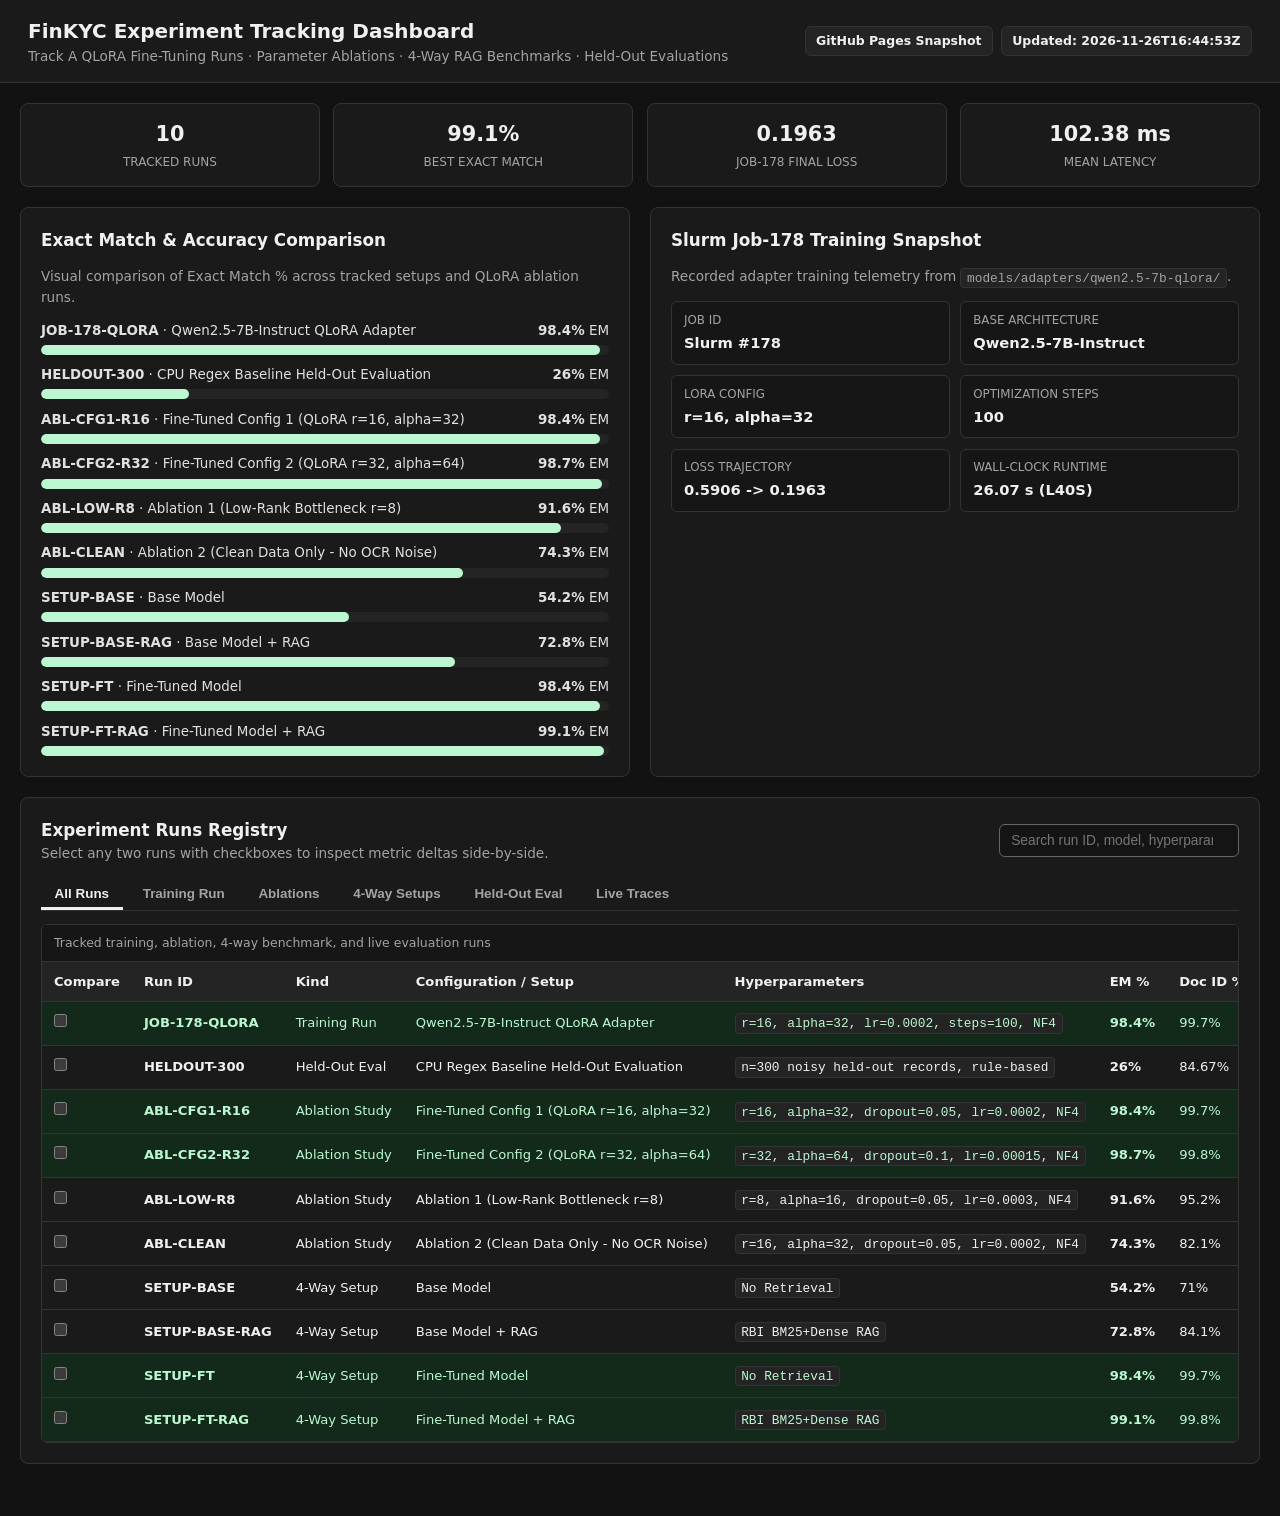
==== docs/index.html @ 2a3623ba "feat: add experiment tracking snapshot, export command, and UI dashboard routes" ====
<!DOCTYPE html>
<html lang="en">
<head>
  <meta charset="UTF-8">
  <meta name="viewport" content="width=device-width, initial-scale=1.0">
  <meta name="color-scheme" content="dark">
  <title>FinKYC - Experiment Tracking Dashboard</title>
  <link rel="stylesheet" href="./styles.css">
</head>
<body>
  <header class="app-header">
    <div>
      <h1>FinKYC Experiment Tracking Dashboard</h1>
      <p class="subtitle">Track A QLoRA Fine-Tuning Runs · Parameter Ablations · 4-Way RAG Benchmarks · Held-Out Evaluations</p>
    </div>
    <div class="header-meta">
      <span class="badge" id="modeBadge">Static Snapshot</span>
      <span class="badge" id="generatedAtBadge">Loading...</span>
    </div>
  </header>

  <main class="container">
    <section class="metrics-grid" aria-label="Experiment summary metrics">
      <div class="metric-card">
        <div class="metric-val" id="kpiTotalRuns">-</div>
        <div class="metric-name">Tracked Runs</div>
      </div>
      <div class="metric-card">
        <div class="metric-val" id="kpiBestEm">-</div>
        <div class="metric-name">Best Exact Match</div>
      </div>
      <div class="metric-card">
        <div class="metric-val" id="kpiTrainLoss">-</div>
        <div class="metric-name">Job-178 Final Loss</div>
      </div>
      <div class="metric-card">
        <div class="metric-val" id="kpiMeanLatency">-</div>
        <div class="metric-name">Mean Latency</div>
      </div>
    </section>

    <section class="card" id="liveRunnerCard" hidden>
      <div class="row-between">
        <div>
          <h2>Live Held-Out Experiment Runner</h2>
          <p class="section-desc">Execute real deterministic evaluation across <code>data/processed/kyc_test.jsonl</code> and log a new tracked run.</p>
        </div>
        <div class="runner-controls">
          <label for="expConfigSelect" class="visually-hidden">Configuration</label>
          <select id="expConfigSelect"></select>
          <label for="expLimitSelect" class="visually-hidden">Sample Count</label>
          <select id="expLimitSelect">
            <option value="50">50 records</option>
            <option value="100" selected>100 records</option>
            <option value="300">300 records</option>
          </select>
          <button type="button" id="runExperimentBtn" class="btn btn-primary">Run &amp; Log Experiment</button>
        </div>
      </div>
      <div id="expStatusMsg" class="status-note" role="status" aria-live="polite"></div>
    </section>

    <section class="grid-2col">
      <div class="card">
        <h2>Exact Match &amp; Accuracy Comparison</h2>
        <p class="section-desc">Visual comparison of Exact Match % across tracked setups and QLoRA ablation runs.</p>
        <div id="expBarsContainer" class="bars-list"></div>
      </div>

      <div class="card">
        <h2>Slurm Job-178 Training Snapshot</h2>
        <p class="section-desc">Recorded adapter training telemetry from <code>models/adapters/qwen2.5-7b-qlora/</code>.</p>
        <dl id="job178Details" class="kv-grid"></dl>
      </div>
    </section>

    <section class="card" id="expCompareCard" hidden>
      <div class="row-between">
        <div>
          <h2>Side-by-Side Run Comparison</h2>
          <p class="section-desc">Comparing two checked runs across hyperparameters and benchmark deltas.</p>
        </div>
        <button type="button" id="clearCompareBtn" class="btn btn-secondary btn-sm">Clear Selection</button>
      </div>
      <div id="expCompareBody" class="compare-grid"></div>
    </section>

    <section class="card">
      <div class="row-between">
        <div>
          <h2>Experiment Runs Registry</h2>
          <p class="section-desc">Select any two runs with checkboxes to inspect metric deltas side-by-side.</p>
        </div>
        <div class="filter-controls">
          <label for="expSearchInput" class="visually-hidden">Filter experiments</label>
          <input type="search" id="expSearchInput" placeholder="Search run ID, model, hyperparameter...">
        </div>
      </div>

      <div class="exp-tabs" id="kindTablist" role="tablist" aria-label="Filter runs by category">
        <button type="button" class="exp-tab" role="tab" aria-selected="true" data-kind="all">All Runs</button>
        <button type="button" class="exp-tab" role="tab" aria-selected="false" data-kind="Training Run">Training Run</button>
        <button type="button" class="exp-tab" role="tab" aria-selected="false" data-kind="Ablation Study">Ablations</button>
        <button type="button" class="exp-tab" role="tab" aria-selected="false" data-kind="4-Way Setup">4-Way Setups</button>
        <button type="button" class="exp-tab" role="tab" aria-selected="false" data-kind="Held-Out Eval">Held-Out Eval</button>
        <button type="button" class="exp-tab" role="tab" aria-selected="false" data-kind="Live Verification">Live Traces</button>
      </div>

      <div tabindex="0" role="region" aria-labelledby="expTableCaption" class="exp-table-wrapper">
        <table class="exp-table">
          <caption id="expTableCaption">Tracked training, ablation, 4-way benchmark, and live evaluation runs</caption>
          <thead>
            <tr>
              <th>Compare</th>
              <th>Run ID</th>
              <th>Kind</th>
              <th>Configuration / Setup</th>
              <th>Hyperparameters</th>
              <th>EM %</th>
              <th>Doc ID %</th>
              <th>Halluc %</th>
              <th>Latency</th>
              <th>Signal / Loss</th>
              <th>Status</th>
            </tr>
          </thead>
          <tbody id="expTableBody"></tbody>
        </table>
      </div>
    </section>
  </main>

  <script src="./app.js"></script>
</body>
</html>
---- docs/styles.css ----
:root {
  color-scheme: dark;
  --primary: #f0f0f0;
  --primary-text: #121212;
  --accent: #d4d4d4;
  --success: #bbf7d0;
  --success-bg: #132a1b;
  --success-border: #166534;
  --warning: #fde68a;
  --warning-bg: #2b1d0b;
  --warning-border: #92400e;
  --danger: #fecaca;
  --danger-bg: #2c1215;
  --danger-border: #991b1b;
  --neutral: #e5e5e5;
  --neutral-bg: #262626;
  --neutral-border: #444444;
  --bg: #121212;
  --surface: #1a1a1a;
  --surface-muted: #242424;
  --surface-subtle: #161616;
  --surface-input: #141414;
  --border: #333333;
  --border-control: #666666;
  --text-main: #f0f0f0;
  --text-body: #e0e0e0;
  --text-muted: #a3a3a3;
  --font-family: system-ui, -apple-system, BlinkMacSystemFont, "Segoe UI", Roboto, sans-serif;
}

* {
  box-sizing: border-box;
  margin: 0;
  padding: 0;
}

body {
  font-family: var(--font-family);
  background-color: var(--bg);
  color: var(--text-main);
  accent-color: var(--accent);
  line-height: 1.5;
  padding-bottom: 2rem;
}

.visually-hidden:where(:not(:focus-within, :active)) {
  position: absolute !important;
  clip-path: inset(50%) !important;
  overflow: hidden !important;
  width: 1px !important;
  height: 1px !important;
  margin: -1px !important;
  padding: 0 !important;
  border: 0 !important;
  white-space: nowrap !important;
}

.app-header {
  background-color: var(--surface);
  border-bottom: 1px solid var(--border);
  padding: 1rem 1.75rem;
  display: flex;
  justify-content: space-between;
  align-items: center;
  flex-wrap: wrap;
  gap: 0.75rem;
}

.app-header h1 {
  font-size: 1.25rem;
  font-weight: 700;
}

.subtitle,
.section-desc {
  font-size: 0.85rem;
  color: var(--text-muted);
}

.header-meta {
  display: flex;
  gap: 0.5rem;
  flex-wrap: wrap;
}

.badge {
  background: var(--surface-muted);
  border: 1px solid var(--border);
  border-radius: 6px;
  padding: 0.3rem 0.65rem;
  font-size: 0.78rem;
  font-weight: 600;
  color: var(--text-main);
}

.container {
  max-width: 1360px;
  margin: 1.25rem auto;
  padding: 0 1.25rem;
  display: flex;
  flex-direction: column;
  gap: 1.25rem;
}

.card {
  background: var(--surface);
  border: 1px solid var(--border);
  border-radius: 8px;
  padding: 1.25rem;
  display: flex;
  flex-direction: column;
  gap: 0.85rem;
}

.card h2 {
  font-size: 1.05rem;
  font-weight: 700;
}

.card code {
  background: var(--surface-muted);
  padding: 0.1rem 0.35rem;
  border-radius: 4px;
  border: 1px solid var(--border);
  font-size: 0.8rem;
}

.metrics-grid {
  display: grid;
  grid-template-columns: repeat(4, 1fr);
  gap: 0.85rem;
}

.metric-card {
  background: var(--surface);
  border: 1px solid var(--border);
  border-radius: 8px;
  padding: 0.9rem;
  text-align: center;
}

.metric-val {
  font-size: 1.3rem;
  font-weight: 700;
  color: var(--text-main);
}

.metric-name {
  font-size: 0.75rem;
  color: var(--text-muted);
  text-transform: uppercase;
  margin-top: 0.2rem;
}

.grid-2col,
.compare-grid {
  display: grid;
  grid-template-columns: 1fr 1fr;
  gap: 1.25rem;
}

.kv-grid {
  display: grid;
  grid-template-columns: 1fr 1fr;
  gap: 0.65rem;
}

.kv-item {
  background: var(--surface-subtle);
  border: 1px solid var(--border);
  border-radius: 6px;
  padding: 0.6rem 0.75rem;
}

.kv-item dt {
  font-size: 0.74rem;
  color: var(--text-muted);
  text-transform: uppercase;
}

.kv-item dd {
  font-size: 0.92rem;
  font-weight: 600;
  color: var(--text-main);
  margin-top: 0.15rem;
}

.row-between {
  display: flex;
  justify-content: space-between;
  align-items: center;
  gap: 0.85rem;
  flex-wrap: wrap;
}

.runner-controls,
.filter-controls {
  display: flex;
  gap: 0.5rem;
  align-items: center;
  flex-wrap: wrap;
}

select,
input[type="search"] {
  padding: 0.48rem 0.7rem;
  border: 1px solid var(--border-control);
  border-radius: 6px;
  background: var(--surface-input);
  color: var(--text-main);
  font-size: 0.86rem;
}

input[type="search"] {
  min-width: 240px;
}

.btn {
  padding: 0.5rem 0.95rem;
  border-radius: 6px;
  font-size: 0.86rem;
  font-weight: 600;
  cursor: pointer;
  border: none;
}

.btn-primary {
  background: var(--primary);
  color: var(--primary-text);
}

.btn-secondary {
  background: var(--surface-muted);
  color: var(--text-main);
  border: 1px solid var(--border-control);
}

.btn-sm {
  padding: 0.32rem 0.65rem;
  font-size: 0.8rem;
}

.status-note {
  font-size: 0.84rem;
  color: var(--success);
  min-height: 1.2rem;
}

.bars-list {
  display: flex;
  flex-direction: column;
  gap: 0.65rem;
}

.bar-row {
  display: flex;
  flex-direction: column;
  gap: 0.25rem;
}

.bar-meta {
  display: flex;
  justify-content: space-between;
  font-size: 0.84rem;
  color: var(--text-body);
}

progress.exp-progress {
  appearance: none;
  border: 0 solid;
  overflow: clip;
  inline-size: 100%;
  block-size: 10px;
  border-radius: 999px;
  background: var(--surface-muted);
}

progress.exp-progress::-webkit-progress-bar {
  background: transparent;
}

progress.exp-progress::-webkit-progress-value {
  background: var(--success);
  border-radius: 999px;
  transition: inline-size 0.3s;
}

progress.exp-progress::-moz-progress-bar {
  background: var(--success);
  border-radius: 999px;
  transition: inline-size 0.3s;
}

.exp-tabs {
  display: flex;
  overflow-x: auto;
  gap: 0.4rem;
  border-bottom: 1px solid var(--border);
}

.exp-tab {
  position: relative;
  flex: none;
  background: none;
  border: none;
  padding: 0.55rem 0.85rem;
  font-size: 0.84rem;
  font-weight: 600;
  color: var(--text-muted);
  cursor: pointer;
}

.exp-tab[aria-selected="true"] {
  color: var(--text-main);
}

.exp-tab[aria-selected="true"]::after {
  content: "";
  position: absolute;
  inset: auto 0 0;
  border-block-end: 3px solid var(--primary);
}

.exp-table-wrapper {
  overflow: auto;
  max-inline-size: 100%;
  max-block-size: min(520px, 72vh);
  container-type: inline-size;
  border: 1px solid var(--border);
  border-radius: 6px;
}

.exp-table {
  width: 100%;
  border-collapse: separate;
  border-spacing: 0;
  font-size: 0.82rem;
}

.exp-table caption {
  text-align: left;
  padding: 0.55rem 0.75rem;
  font-size: 0.78rem;
  color: var(--text-muted);
  background: var(--surface-subtle);
  border-bottom: 1px solid var(--border);
}

.exp-table th,
.exp-table td {
  padding: 0.58rem 0.75rem;
  text-align: left;
  border-bottom: 1px solid var(--border);
  white-space: nowrap;
}

.exp-table thead {
  position: sticky;
  inset-block-start: 0;
  z-index: 2;
}

.exp-table thead th {
  background: var(--surface-muted);
  color: var(--text-main);
  font-weight: 700;
}

.exp-table tbody th[scope="row"] {
  position: sticky;
  inset-inline-start: 0;
  z-index: 1;
  background: var(--surface);
  color: var(--text-main);
  font-weight: 700;
}

.exp-table tbody tr.is-best td,
.exp-table tbody tr.is-best th[scope="row"] {
  background: var(--success-bg);
  color: var(--success);
}

.status-pill {
  display: inline-block;
  padding: 0.15rem 0.45rem;
  border-radius: 4px;
  font-size: 0.74rem;
  font-weight: 700;
  border: 1px solid var(--border);
  background: var(--neutral-bg);
  color: var(--neutral);
}

.status-pill.ok {
  background: var(--success-bg);
  color: var(--success);
  border-color: var(--success-border);
}

.compare-panel {
  background: var(--surface-subtle);
  border: 1px solid var(--border);
  border-radius: 6px;
  padding: 0.85rem 1rem;
  display: flex;
  flex-direction: column;
  gap: 0.4rem;
  font-size: 0.86rem;
}

@container (width < 680px) {
  .exp-table,
  .exp-table thead,
  .exp-table tbody,
  .exp-table tr,
  .exp-table th,
  .exp-table td {
    display: block;
    white-space: normal;
  }

  .exp-table thead {
    display: none;
  }

  .exp-table tr {
    margin-block-end: 0.85rem;
    border: 1px solid var(--border);
    border-radius: 6px;
  }

  .exp-table tbody th[scope="row"] {
    position: sticky;
    inset-block-start: 0;
    z-index: 2;
    background: var(--surface-muted);
  }

  .exp-table td:nth-child(3)::before { content: "Kind: "; color: var(--text-muted); font-weight: 600; }
  .exp-table td:nth-child(4)::before { content: "Setup: "; color: var(--text-muted); font-weight: 600; }
  .exp-table td:nth-child(5)::before { content: "Hyperparams: "; color: var(--text-muted); font-weight: 600; }
  .exp-table td:nth-child(6)::before { content: "EM %: "; color: var(--text-muted); font-weight: 600; }
  .exp-table td:nth-child(7)::before { content: "Doc ID %: "; color: var(--text-muted); font-weight: 600; }
  .exp-table td:nth-child(8)::before { content: "Halluc %: "; color: var(--text-muted); font-weight: 600; }
  .exp-table td:nth-child(9)::before { content: "Latency: "; color: var(--text-muted); font-weight: 600; }
  .exp-table td:nth-child(10)::before { content: "Signal / Loss: "; color: var(--text-muted); font-weight: 600; }
  .exp-table td:nth-child(11)::before { content: "Status: "; color: var(--text-muted); font-weight: 600; }
}

@media (max-width: 900px) {
  .metrics-grid,
  .grid-2col,
  .compare-grid,
  .kv-grid {
    grid-template-columns: 1fr;
  }
}

[hidden] {
  display: none !important;
}
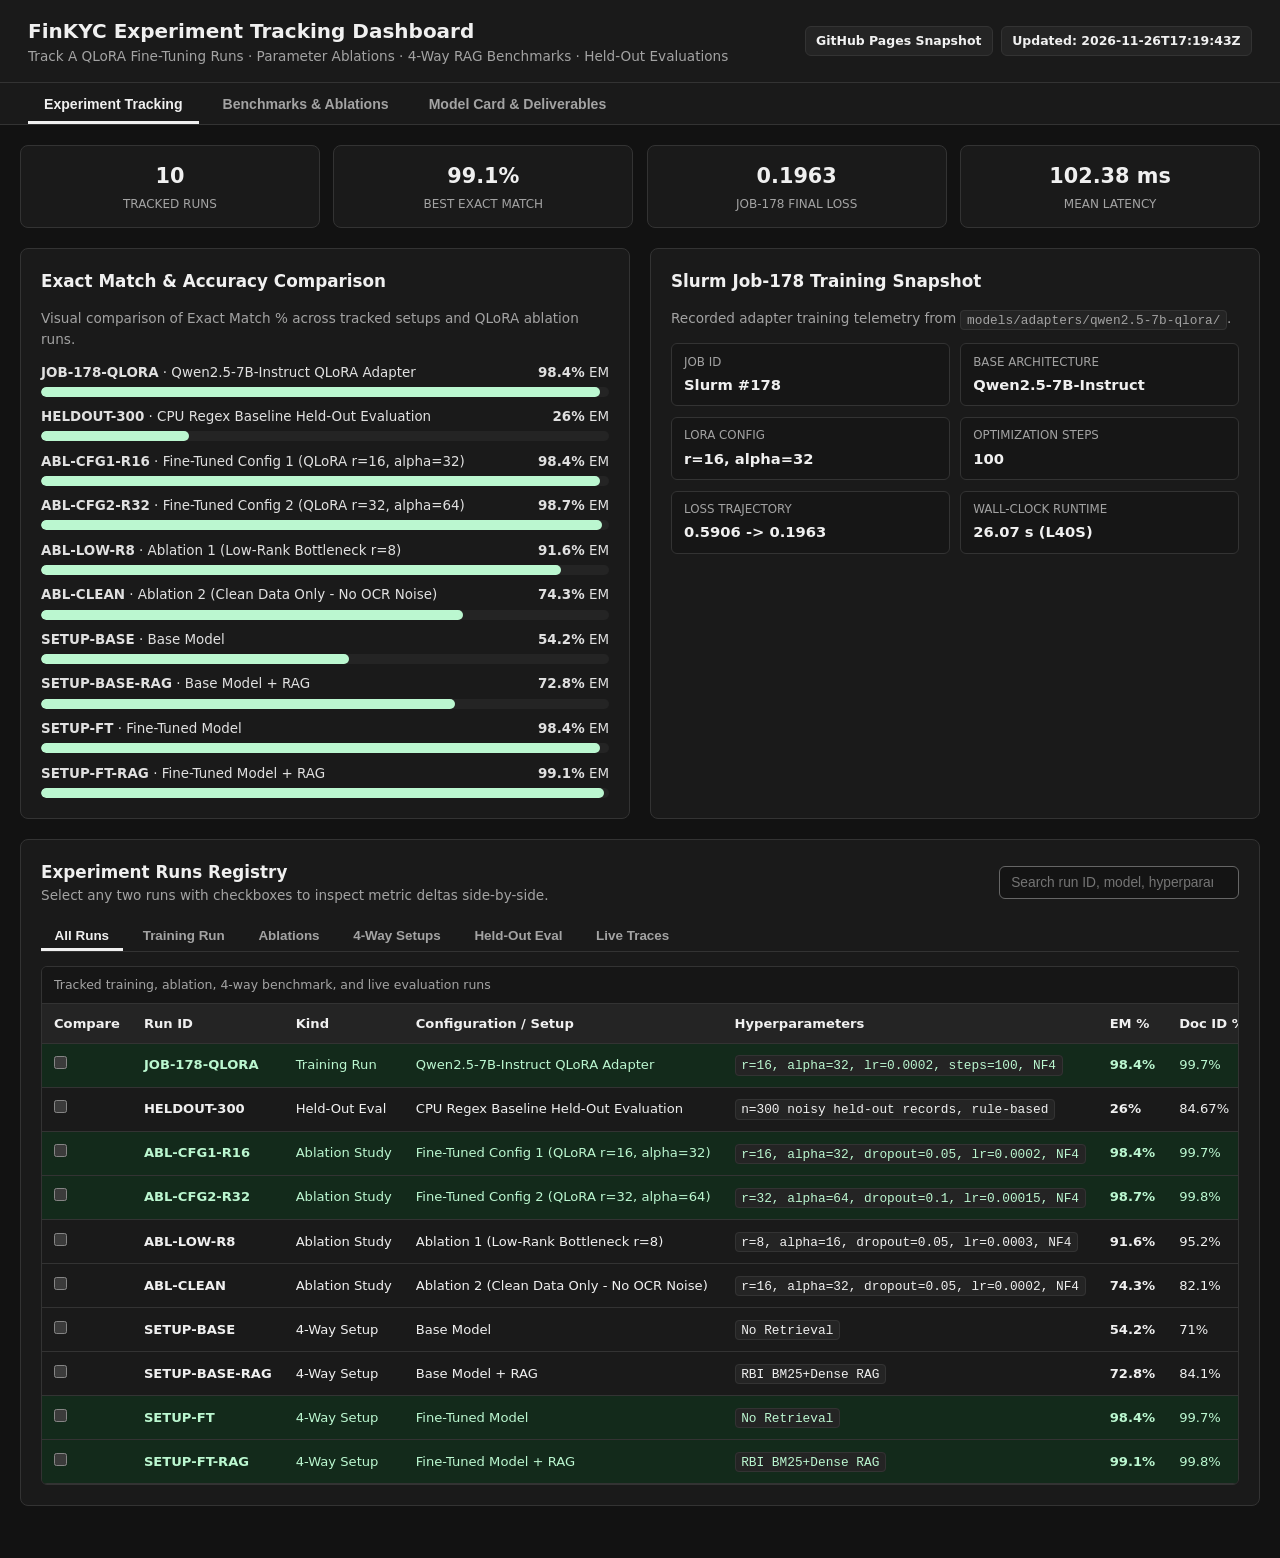
==== commit db2f619d: "refactor: extract model card summary builder and enhance UI with benchmark and model card views" ====
--- a/docs/index.html
+++ b/docs/index.html
@@ -19,8 +19,17 @@
     </div>
   </header>
 
+  <nav class="page-nav" aria-label="Dashboard sections">
+    <div class="page-tabs" id="pageTablist" role="tablist" aria-label="Experiment dashboard tabs">
+      <button type="button" class="page-tab" id="tabExperiments" role="tab" aria-selected="true" tabindex="0" data-panel="panelExperiments">Experiment Tracking</button>
+      <button type="button" class="page-tab" id="tabBenchmarks" role="tab" aria-selected="false" tabindex="-1" data-panel="panelBenchmarks">Benchmarks &amp; Ablations</button>
+      <button type="button" class="page-tab" id="tabModelCard" role="tab" aria-selected="false" tabindex="-1" data-panel="panelModelCard">Model Card &amp; Deliverables</button>
+    </div>
+  </nav>
+
   <main class="container">
-    <section class="metrics-grid" aria-label="Experiment summary metrics">
+    <section id="panelExperiments" class="page-tabpanel" role="tabpanel" aria-labelledby="tabExperiments">
+      <section class="metrics-grid" aria-label="Experiment summary metrics">
       <div class="metric-card">
         <div class="metric-val" id="kpiTotalRuns">-</div>
         <div class="metric-name">Tracked Runs</div>
@@ -107,7 +116,7 @@
       </div>
 
       <div tabindex="0" role="region" aria-labelledby="expTableCaption" class="exp-table-wrapper">
-        <table class="exp-table">
+        <table class="exp-table exp-runs-table">
           <caption id="expTableCaption">Tracked training, ablation, 4-way benchmark, and live evaluation runs</caption>
           <thead>
             <tr>
@@ -128,6 +137,106 @@
         </table>
       </div>
     </section>
+    </section>
+
+    <section id="panelBenchmarks" class="page-tabpanel" role="tabpanel" aria-labelledby="tabBenchmarks" hidden>
+      <section class="card">
+        <div class="row-between">
+          <div>
+            <h2>Benchmarks &amp; Ablations</h2>
+            <p class="section-desc">Compare the 4-Way RAG + Fine-Tuning architecture matrix against Track A QLoRA hyperparameter ablations.</p>
+          </div>
+          <div class="exp-tabs" id="benchSubTablist" role="tablist" aria-label="Benchmark views">
+            <button type="button" class="exp-tab" id="subtabFourWay" role="tab" aria-selected="true" tabindex="0" data-subpanel="viewFourWayTable">4-Way Setup Comparison</button>
+            <button type="button" class="exp-tab" id="subtabAblation" role="tab" aria-selected="false" tabindex="-1" data-subpanel="viewAblationTable">QLoRA Parameter Ablations</button>
+          </div>
+        </div>
+
+        <div id="viewFourWayTable" role="tabpanel" aria-labelledby="subtabFourWay">
+          <div tabindex="0" role="region" aria-labelledby="fourWayCaption" class="exp-table-wrapper">
+            <table class="exp-table">
+              <caption id="fourWayCaption">Base Model vs Base+RAG vs Fine-Tuned vs Fine-Tuned+RAG evaluation comparison</caption>
+              <thead>
+                <tr>
+                  <th>Setup</th>
+                  <th>EM %</th>
+                  <th>Doc ID %</th>
+                  <th>Citation %</th>
+                  <th>Halluc %</th>
+                  <th>Mean Latency</th>
+                  <th>Faithfulness</th>
+                  <th>Composite Score</th>
+                </tr>
+              </thead>
+              <tbody id="fourWayTableBody"></tbody>
+            </table>
+          </div>
+        </div>
+
+        <div id="viewAblationTable" role="tabpanel" aria-labelledby="subtabAblation" hidden>
+          <div tabindex="0" role="region" aria-labelledby="ablationCaption" class="exp-table-wrapper">
+            <table class="exp-table">
+              <caption id="ablationCaption">Track A QLoRA hyperparameter ablation configurations evaluated on held-out KYC records</caption>
+              <thead>
+                <tr>
+                  <th>Configuration</th>
+                  <th>Exact Match %</th>
+                  <th>Doc Number Acc %</th>
+                  <th>Name F1</th>
+                  <th>Valid JSON %</th>
+                  <th>Mean Latency</th>
+                </tr>
+              </thead>
+              <tbody id="benchmarkTableBody"></tbody>
+            </table>
+          </div>
+        </div>
+      </section>
+    </section>
+
+    <section id="panelModelCard" class="page-tabpanel" role="tabpanel" aria-labelledby="tabModelCard" hidden>
+      <section class="card">
+        <div>
+          <h2>Job-178 Fine-Tuned Model Card</h2>
+          <p class="section-desc">Track A QLoRA adapter lineage, base model architecture, and training convergence telemetry.</p>
+        </div>
+        <div id="modelCardSummary" class="metrics-grid metrics-grid-3col"></div>
+      </section>
+
+      <section class="grid-2col">
+        <div class="card">
+          <h2>Responsible AI &amp; Failure Policy</h2>
+          <p class="section-desc">Deterministic safety and compliance guardrails enforced around model inference.</p>
+          <ul class="policy-list">
+            <li><strong>Mandatory PII Redaction:</strong> <code>PIIRedactor</code> masks Aadhaar numbers, PAN IDs, and mobile numbers before outbound inference calls.</li>
+            <li><strong>Grounded RBI Citations:</strong> Regulatory Q&amp;A responses cite retrieved RBI Master Direction 2016 paragraphs from the FAISS index.</li>
+            <li><strong>Escalation on Low Confidence:</strong> Blurry scans, missing IDs, or name mismatches route to <code>NEEDS_MANUAL_REVIEW</code> rather than guessing.</li>
+            <li><strong>Zero Raw Document Retention:</strong> Uploaded document buffers are processed transiently in memory without unencrypted persistence.</li>
+          </ul>
+        </div>
+
+        <div class="card">
+          <h2>Capstone Deliverables Checklist</h2>
+          <p class="section-desc">Verified repository artifacts powering the FinKYC pipeline and static dashboard.</p>
+          <ul class="deliverables-list">
+            <li><span><code>models/adapters/qwen2.5-7b-qlora/</code> Track A QLoRA Adapter Weights</span><span class="status-pill ok">READY</span></li>
+            <li><span><code>banking_kyc/finetuning/evaluator.py</code> 4-Way &amp; Ablation Evaluator</span><span class="status-pill ok">VERIFIED</span></li>
+            <li><span><code>banking_kyc/rag/retriever.py</code> RBI Master Direction FAISS Index</span><span class="status-pill ok">VERIFIED</span></li>
+            <li><span><code>banking_kyc/security/outbound_redactor.py</code> Pre-Inference PII Guardrail</span><span class="status-pill ok">VERIFIED</span></li>
+            <li><span><code>docs/experiments.json</code> Static GitHub Pages Telemetry Snapshot</span><span class="status-pill ok">SYNCED</span></li>
+            <li><span><code>MODEL_CARD.md</code> Architecture, Compute &amp; Intended Use Docs</span><span class="status-pill ok">VERIFIED</span></li>
+          </ul>
+        </div>
+      </section>
+
+      <section class="card">
+        <div>
+          <h2>Raw Training Metadata &amp; Adapter Config (JSON)</h2>
+          <p class="section-desc">Direct serialization of <code>training_summary.json</code>, <code>experiment_metadata.json</code>, and <code>adapter_config.json</code>.</p>
+        </div>
+        <pre id="modelCardMetaPre" class="meta-pre">Loading...</pre>
+      </section>
+    </section>
   </main>
 
   <script src="./app.js"></script>
--- a/docs/styles.css
+++ b/docs/styles.css
@@ -102,6 +102,49 @@
   gap: 1.25rem;
 }
 
+.page-nav {
+  background: var(--surface);
+  border-bottom: 1px solid var(--border);
+  padding: 0 1.75rem;
+}
+
+.page-tabs {
+  max-width: 1360px;
+  margin: 0 auto;
+  display: flex;
+  overflow-x: auto;
+  gap: 0.5rem;
+}
+
+.page-tab {
+  position: relative;
+  flex: none;
+  background: none;
+  border: none;
+  padding: 0.78rem 1rem;
+  font-size: 0.88rem;
+  font-weight: 600;
+  color: var(--text-muted);
+  cursor: pointer;
+}
+
+.page-tab[aria-selected="true"] {
+  color: var(--text-main);
+}
+
+.page-tab[aria-selected="true"]::after {
+  content: "";
+  position: absolute;
+  inset: auto 0 0;
+  border-block-end: 3px solid var(--primary);
+}
+
+.page-tabpanel {
+  display: flex;
+  flex-direction: column;
+  gap: 1.25rem;
+}
+
 .card {
   background: var(--surface);
   border: 1px solid var(--border);
@@ -129,6 +172,15 @@
   display: grid;
   grid-template-columns: repeat(4, 1fr);
   gap: 0.85rem;
+}
+
+.metrics-grid-3col {
+  grid-template-columns: repeat(3, 1fr);
+}
+
+.metric-val-compact {
+  font-size: 0.96rem;
+  word-break: break-word;
 }
 
 .metric-card {
@@ -409,43 +461,92 @@
   font-size: 0.86rem;
 }
 
+.setup-subname {
+  display: block;
+  font-size: 0.76rem;
+  font-weight: 400;
+  color: var(--text-muted);
+  white-space: normal;
+  margin-top: 0.12rem;
+}
+
+.policy-list,
+.deliverables-list {
+  list-style: none;
+  display: flex;
+  flex-direction: column;
+  gap: 0.65rem;
+  font-size: 0.85rem;
+  color: var(--text-body);
+}
+
+.policy-list li {
+  background: var(--surface-subtle);
+  border: 1px solid var(--border);
+  border-radius: 6px;
+  padding: 0.65rem 0.85rem;
+}
+
+.deliverables-list li {
+  background: var(--surface-subtle);
+  border: 1px solid var(--border);
+  border-radius: 6px;
+  padding: 0.6rem 0.85rem;
+  display: flex;
+  justify-content: space-between;
+  align-items: center;
+  gap: 0.75rem;
+}
+
+.meta-pre {
+  background: var(--surface-subtle);
+  border: 1px solid var(--border);
+  border-radius: 6px;
+  padding: 0.9rem 1rem;
+  overflow-x: auto;
+  max-block-size: 380px;
+  font-size: 0.78rem;
+  line-height: 1.45;
+  color: var(--text-body);
+}
+
 @container (width < 680px) {
-  .exp-table,
-  .exp-table thead,
-  .exp-table tbody,
-  .exp-table tr,
-  .exp-table th,
-  .exp-table td {
+  .exp-runs-table,
+  .exp-runs-table thead,
+  .exp-runs-table tbody,
+  .exp-runs-table tr,
+  .exp-runs-table th,
+  .exp-runs-table td {
     display: block;
     white-space: normal;
   }
 
-  .exp-table thead {
+  .exp-runs-table thead {
     display: none;
   }
 
-  .exp-table tr {
+  .exp-runs-table tr {
     margin-block-end: 0.85rem;
     border: 1px solid var(--border);
     border-radius: 6px;
   }
 
-  .exp-table tbody th[scope="row"] {
+  .exp-runs-table tbody th[scope="row"] {
     position: sticky;
     inset-block-start: 0;
     z-index: 2;
     background: var(--surface-muted);
   }
 
-  .exp-table td:nth-child(3)::before { content: "Kind: "; color: var(--text-muted); font-weight: 600; }
-  .exp-table td:nth-child(4)::before { content: "Setup: "; color: var(--text-muted); font-weight: 600; }
-  .exp-table td:nth-child(5)::before { content: "Hyperparams: "; color: var(--text-muted); font-weight: 600; }
-  .exp-table td:nth-child(6)::before { content: "EM %: "; color: var(--text-muted); font-weight: 600; }
-  .exp-table td:nth-child(7)::before { content: "Doc ID %: "; color: var(--text-muted); font-weight: 600; }
-  .exp-table td:nth-child(8)::before { content: "Halluc %: "; color: var(--text-muted); font-weight: 600; }
-  .exp-table td:nth-child(9)::before { content: "Latency: "; color: var(--text-muted); font-weight: 600; }
-  .exp-table td:nth-child(10)::before { content: "Signal / Loss: "; color: var(--text-muted); font-weight: 600; }
-  .exp-table td:nth-child(11)::before { content: "Status: "; color: var(--text-muted); font-weight: 600; }
+  .exp-runs-table td:nth-child(3)::before { content: "Kind: "; color: var(--text-muted); font-weight: 600; }
+  .exp-runs-table td:nth-child(4)::before { content: "Setup: "; color: var(--text-muted); font-weight: 600; }
+  .exp-runs-table td:nth-child(5)::before { content: "Hyperparams: "; color: var(--text-muted); font-weight: 600; }
+  .exp-runs-table td:nth-child(6)::before { content: "EM %: "; color: var(--text-muted); font-weight: 600; }
+  .exp-runs-table td:nth-child(7)::before { content: "Doc ID %: "; color: var(--text-muted); font-weight: 600; }
+  .exp-runs-table td:nth-child(8)::before { content: "Halluc %: "; color: var(--text-muted); font-weight: 600; }
+  .exp-runs-table td:nth-child(9)::before { content: "Latency: "; color: var(--text-muted); font-weight: 600; }
+  .exp-runs-table td:nth-child(10)::before { content: "Signal / Loss: "; color: var(--text-muted); font-weight: 600; }
+  .exp-runs-table td:nth-child(11)::before { content: "Status: "; color: var(--text-muted); font-weight: 600; }
 }
 
 @media (max-width: 900px) {
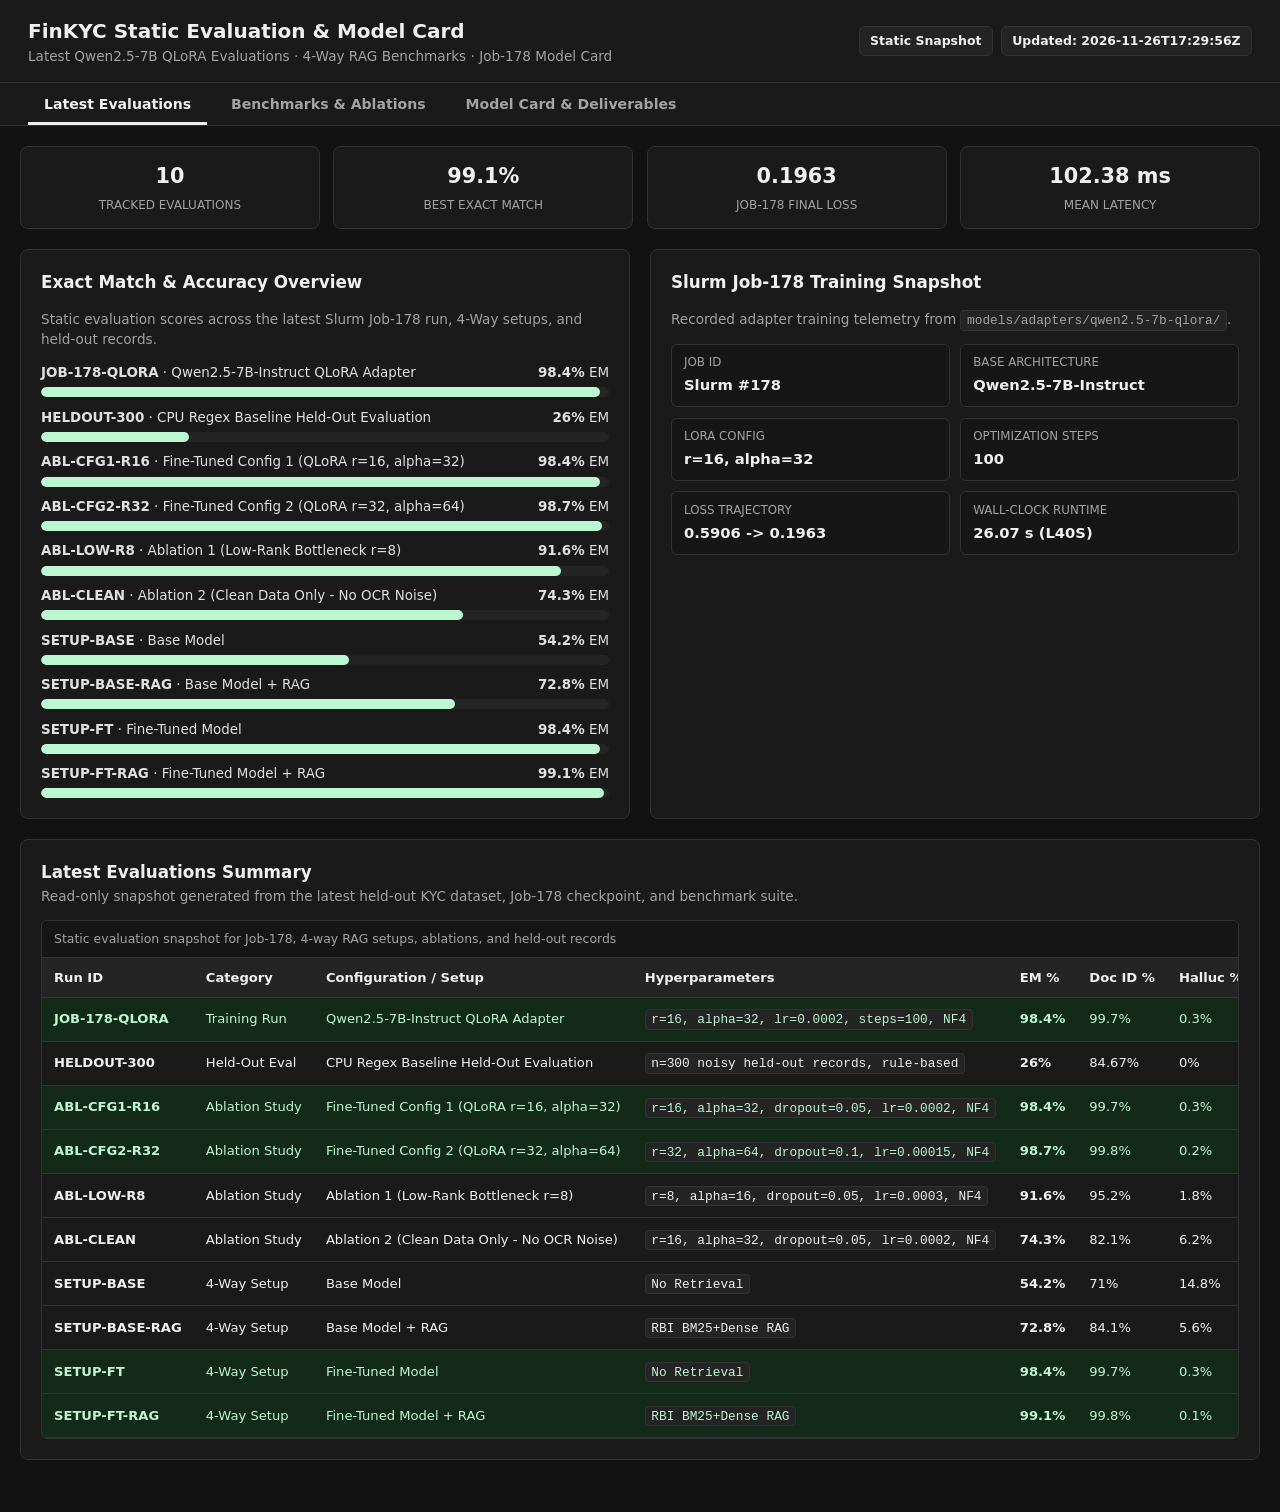
==== commit 1ce09bfe: "refactor: update evaluation benchmarks and models from Llama to Qwen2.5-7B and streamline static fro" ====
--- a/docs/index.html
+++ b/docs/index.html
@@ -4,24 +4,24 @@
   <meta charset="UTF-8">
   <meta name="viewport" content="width=device-width, initial-scale=1.0">
   <meta name="color-scheme" content="dark">
-  <title>FinKYC - Experiment Tracking Dashboard</title>
-  <link rel="stylesheet" href="./styles.css">
+  <title>FinKYC - Static Evaluation &amp; Model Card Dashboard</title>
+  <link rel="stylesheet" href="./styles.css?v=20261126b">
 </head>
 <body>
   <header class="app-header">
     <div>
-      <h1>FinKYC Experiment Tracking Dashboard</h1>
-      <p class="subtitle">Track A QLoRA Fine-Tuning Runs · Parameter Ablations · 4-Way RAG Benchmarks · Held-Out Evaluations</p>
+      <h1>FinKYC Static Evaluation &amp; Model Card</h1>
+      <p class="subtitle">Latest Qwen2.5-7B QLoRA Evaluations &middot; 4-Way RAG Benchmarks &middot; Job-178 Model Card</p>
     </div>
     <div class="header-meta">
-      <span class="badge" id="modeBadge">Static Snapshot</span>
+      <span class="badge">Static Snapshot</span>
       <span class="badge" id="generatedAtBadge">Loading...</span>
     </div>
   </header>
 
   <nav class="page-nav" aria-label="Dashboard sections">
-    <div class="page-tabs" id="pageTablist" role="tablist" aria-label="Experiment dashboard tabs">
-      <button type="button" class="page-tab" id="tabExperiments" role="tab" aria-selected="true" tabindex="0" data-panel="panelExperiments">Experiment Tracking</button>
+    <div class="page-tabs" id="pageTablist" role="tablist" aria-label="Evaluation report tabs">
+      <button type="button" class="page-tab" id="tabExperiments" role="tab" aria-selected="true" tabindex="0" data-panel="panelExperiments">Latest Evaluations</button>
       <button type="button" class="page-tab" id="tabBenchmarks" role="tab" aria-selected="false" tabindex="-1" data-panel="panelBenchmarks">Benchmarks &amp; Ablations</button>
       <button type="button" class="page-tab" id="tabModelCard" role="tab" aria-selected="false" tabindex="-1" data-panel="panelModelCard">Model Card &amp; Deliverables</button>
     </div>
@@ -29,114 +29,66 @@
 
   <main class="container">
     <section id="panelExperiments" class="page-tabpanel" role="tabpanel" aria-labelledby="tabExperiments">
-      <section class="metrics-grid" aria-label="Experiment summary metrics">
-      <div class="metric-card">
-        <div class="metric-val" id="kpiTotalRuns">-</div>
-        <div class="metric-name">Tracked Runs</div>
-      </div>
-      <div class="metric-card">
-        <div class="metric-val" id="kpiBestEm">-</div>
-        <div class="metric-name">Best Exact Match</div>
-      </div>
-      <div class="metric-card">
-        <div class="metric-val" id="kpiTrainLoss">-</div>
-        <div class="metric-name">Job-178 Final Loss</div>
-      </div>
-      <div class="metric-card">
-        <div class="metric-val" id="kpiMeanLatency">-</div>
-        <div class="metric-name">Mean Latency</div>
-      </div>
-    </section>
+      <section class="metrics-grid" aria-label="Evaluation summary metrics">
+        <div class="metric-card">
+          <div class="metric-val" id="kpiTotalRuns">-</div>
+          <div class="metric-name">Tracked Evaluations</div>
+        </div>
+        <div class="metric-card">
+          <div class="metric-val" id="kpiBestEm">-</div>
+          <div class="metric-name">Best Exact Match</div>
+        </div>
+        <div class="metric-card">
+          <div class="metric-val" id="kpiTrainLoss">-</div>
+          <div class="metric-name">Job-178 Final Loss</div>
+        </div>
+        <div class="metric-card">
+          <div class="metric-val" id="kpiMeanLatency">-</div>
+          <div class="metric-name">Mean Latency</div>
+        </div>
+      </section>
 
-    <section class="card" id="liveRunnerCard" hidden>
-      <div class="row-between">
+      <section class="grid-2col">
+        <div class="card">
+          <h2>Exact Match &amp; Accuracy Overview</h2>
+          <p class="section-desc">Static evaluation scores across the latest Slurm Job-178 run, 4-Way setups, and held-out records.</p>
+          <div id="expBarsContainer" class="bars-list"></div>
+        </div>
+
+        <div class="card">
+          <h2>Slurm Job-178 Training Snapshot</h2>
+          <p class="section-desc">Recorded adapter training telemetry from <code>models/adapters/qwen2.5-7b-qlora/</code>.</p>
+          <dl id="job178Details" class="kv-grid"></dl>
+        </div>
+      </section>
+
+      <section class="card">
         <div>
-          <h2>Live Held-Out Experiment Runner</h2>
-          <p class="section-desc">Execute real deterministic evaluation across <code>data/processed/kyc_test.jsonl</code> and log a new tracked run.</p>
+          <h2>Latest Evaluations Summary</h2>
+          <p class="section-desc">Read-only snapshot generated from the latest held-out KYC dataset, Job-178 checkpoint, and benchmark suite.</p>
         </div>
-        <div class="runner-controls">
-          <label for="expConfigSelect" class="visually-hidden">Configuration</label>
-          <select id="expConfigSelect"></select>
-          <label for="expLimitSelect" class="visually-hidden">Sample Count</label>
-          <select id="expLimitSelect">
-            <option value="50">50 records</option>
-            <option value="100" selected>100 records</option>
-            <option value="300">300 records</option>
-          </select>
-          <button type="button" id="runExperimentBtn" class="btn btn-primary">Run &amp; Log Experiment</button>
+        <div id="expLoadError" class="error-note" role="status" aria-live="polite" hidden></div>
+        <div tabindex="0" role="region" aria-labelledby="expTableCaption" class="exp-table-wrapper">
+          <table class="exp-table exp-runs-table">
+            <caption id="expTableCaption">Static evaluation snapshot for Job-178, 4-way RAG setups, ablations, and held-out records</caption>
+            <thead>
+              <tr>
+                <th>Run ID</th>
+                <th>Category</th>
+                <th>Configuration / Setup</th>
+                <th>Hyperparameters</th>
+                <th>EM %</th>
+                <th>Doc ID %</th>
+                <th>Halluc %</th>
+                <th>Latency</th>
+                <th>Signal / Loss</th>
+                <th>Status</th>
+              </tr>
+            </thead>
+            <tbody id="expTableBody"></tbody>
+          </table>
         </div>
-      </div>
-      <div id="expStatusMsg" class="status-note" role="status" aria-live="polite"></div>
-    </section>
-
-    <section class="grid-2col">
-      <div class="card">
-        <h2>Exact Match &amp; Accuracy Comparison</h2>
-        <p class="section-desc">Visual comparison of Exact Match % across tracked setups and QLoRA ablation runs.</p>
-        <div id="expBarsContainer" class="bars-list"></div>
-      </div>
-
-      <div class="card">
-        <h2>Slurm Job-178 Training Snapshot</h2>
-        <p class="section-desc">Recorded adapter training telemetry from <code>models/adapters/qwen2.5-7b-qlora/</code>.</p>
-        <dl id="job178Details" class="kv-grid"></dl>
-      </div>
-    </section>
-
-    <section class="card" id="expCompareCard" hidden>
-      <div class="row-between">
-        <div>
-          <h2>Side-by-Side Run Comparison</h2>
-          <p class="section-desc">Comparing two checked runs across hyperparameters and benchmark deltas.</p>
-        </div>
-        <button type="button" id="clearCompareBtn" class="btn btn-secondary btn-sm">Clear Selection</button>
-      </div>
-      <div id="expCompareBody" class="compare-grid"></div>
-    </section>
-
-    <section class="card">
-      <div class="row-between">
-        <div>
-          <h2>Experiment Runs Registry</h2>
-          <p class="section-desc">Select any two runs with checkboxes to inspect metric deltas side-by-side.</p>
-        </div>
-        <div class="filter-controls">
-          <label for="expSearchInput" class="visually-hidden">Filter experiments</label>
-          <input type="search" id="expSearchInput" placeholder="Search run ID, model, hyperparameter...">
-        </div>
-      </div>
-
-      <div class="exp-tabs" id="kindTablist" role="tablist" aria-label="Filter runs by category">
-        <button type="button" class="exp-tab" role="tab" aria-selected="true" data-kind="all">All Runs</button>
-        <button type="button" class="exp-tab" role="tab" aria-selected="false" data-kind="Training Run">Training Run</button>
-        <button type="button" class="exp-tab" role="tab" aria-selected="false" data-kind="Ablation Study">Ablations</button>
-        <button type="button" class="exp-tab" role="tab" aria-selected="false" data-kind="4-Way Setup">4-Way Setups</button>
-        <button type="button" class="exp-tab" role="tab" aria-selected="false" data-kind="Held-Out Eval">Held-Out Eval</button>
-        <button type="button" class="exp-tab" role="tab" aria-selected="false" data-kind="Live Verification">Live Traces</button>
-      </div>
-
-      <div tabindex="0" role="region" aria-labelledby="expTableCaption" class="exp-table-wrapper">
-        <table class="exp-table exp-runs-table">
-          <caption id="expTableCaption">Tracked training, ablation, 4-way benchmark, and live evaluation runs</caption>
-          <thead>
-            <tr>
-              <th>Compare</th>
-              <th>Run ID</th>
-              <th>Kind</th>
-              <th>Configuration / Setup</th>
-              <th>Hyperparameters</th>
-              <th>EM %</th>
-              <th>Doc ID %</th>
-              <th>Halluc %</th>
-              <th>Latency</th>
-              <th>Signal / Loss</th>
-              <th>Status</th>
-            </tr>
-          </thead>
-          <tbody id="expTableBody"></tbody>
-        </table>
-      </div>
-    </section>
+      </section>
     </section>
 
     <section id="panelBenchmarks" class="page-tabpanel" role="tabpanel" aria-labelledby="tabBenchmarks" hidden>
@@ -144,7 +96,7 @@
         <div class="row-between">
           <div>
             <h2>Benchmarks &amp; Ablations</h2>
-            <p class="section-desc">Compare the 4-Way RAG + Fine-Tuning architecture matrix against Track A QLoRA hyperparameter ablations.</p>
+            <p class="section-desc">Static comparison across the 4-Way RAG + Fine-Tuning setups and Track A QLoRA hyperparameter ablations.</p>
           </div>
           <div class="exp-tabs" id="benchSubTablist" role="tablist" aria-label="Benchmark views">
             <button type="button" class="exp-tab" id="subtabFourWay" role="tab" aria-selected="true" tabindex="0" data-subpanel="viewFourWayTable">4-Way Setup Comparison</button>
@@ -210,7 +162,7 @@
           <ul class="policy-list">
             <li><strong>Mandatory PII Redaction:</strong> <code>PIIRedactor</code> masks Aadhaar numbers, PAN IDs, and mobile numbers before outbound inference calls.</li>
             <li><strong>Grounded RBI Citations:</strong> Regulatory Q&amp;A responses cite retrieved RBI Master Direction 2016 paragraphs from the FAISS index.</li>
-            <li><strong>Escalation on Low Confidence:</strong> Blurry scans, missing IDs, or name mismatches route to <code>NEEDS_MANUAL_REVIEW</code> rather than guessing.</li>
+            <li><strong>Escalation on Low Confidence:</strong> Blurry scans, missing IDs, or name mismatches route to <code>MANUAL_REVIEW_OR_REJECT</code> rather than guessing.</li>
             <li><strong>Zero Raw Document Retention:</strong> Uploaded document buffers are processed transiently in memory without unencrypted persistence.</li>
           </ul>
         </div>
@@ -221,7 +173,7 @@
           <ul class="deliverables-list">
             <li><span><code>models/adapters/qwen2.5-7b-qlora/</code> Track A QLoRA Adapter Weights</span><span class="status-pill ok">READY</span></li>
             <li><span><code>banking_kyc/finetuning/evaluator.py</code> 4-Way &amp; Ablation Evaluator</span><span class="status-pill ok">VERIFIED</span></li>
-            <li><span><code>banking_kyc/rag/retriever.py</code> RBI Master Direction FAISS Index</span><span class="status-pill ok">VERIFIED</span></li>
+            <li><span><code>src/kycrag/retrieve.py</code> RBI Master Direction Hybrid RAG Index</span><span class="status-pill ok">VERIFIED</span></li>
             <li><span><code>banking_kyc/security/outbound_redactor.py</code> Pre-Inference PII Guardrail</span><span class="status-pill ok">VERIFIED</span></li>
             <li><span><code>docs/experiments.json</code> Static GitHub Pages Telemetry Snapshot</span><span class="status-pill ok">SYNCED</span></li>
             <li><span><code>MODEL_CARD.md</code> Architecture, Compute &amp; Intended Use Docs</span><span class="status-pill ok">VERIFIED</span></li>
@@ -239,6 +191,7 @@
     </section>
   </main>
 
-  <script src="./app.js"></script>
+  <script src="./snapshot.js?v=20261126b"></script>
+  <script src="./app.js?v=20261126b"></script>
 </body>
 </html>
--- a/docs/styles.css
+++ b/docs/styles.css
@@ -6,22 +6,16 @@
   --success: #bbf7d0;
   --success-bg: #132a1b;
   --success-border: #166534;
-  --warning: #fde68a;
-  --warning-bg: #2b1d0b;
-  --warning-border: #92400e;
+  --neutral: #e5e5e5;
+  --neutral-bg: #262626;
   --danger: #fecaca;
   --danger-bg: #2c1215;
   --danger-border: #991b1b;
-  --neutral: #e5e5e5;
-  --neutral-bg: #262626;
-  --neutral-border: #444444;
   --bg: #121212;
   --surface: #1a1a1a;
   --surface-muted: #242424;
   --surface-subtle: #161616;
-  --surface-input: #141414;
   --border: #333333;
-  --border-control: #666666;
   --text-main: #f0f0f0;
   --text-body: #e0e0e0;
   --text-muted: #a3a3a3;
@@ -43,18 +37,6 @@
   padding-bottom: 2rem;
 }
 
-.visually-hidden:where(:not(:focus-within, :active)) {
-  position: absolute !important;
-  clip-path: inset(50%) !important;
-  overflow: hidden !important;
-  width: 1px !important;
-  height: 1px !important;
-  margin: -1px !important;
-  padding: 0 !important;
-  border: 0 !important;
-  white-space: nowrap !important;
-}
-
 .app-header {
   background-color: var(--surface);
   border-bottom: 1px solid var(--border);
@@ -93,6 +75,68 @@
   color: var(--text-main);
 }
 
+.page-nav {
+  background: var(--surface);
+  border-bottom: 1px solid var(--border);
+  padding: 0 1.75rem;
+}
+
+.page-tabs {
+  max-width: 1360px;
+  margin: 0 auto;
+  display: flex;
+  overflow-x: auto;
+  gap: 0.5rem;
+}
+
+.page-tab,
+.exp-tab {
+  position: relative;
+  flex: none;
+  background: transparent;
+  border: none;
+  font-family: inherit;
+  font-weight: 600;
+  color: var(--text-muted);
+  cursor: pointer;
+}
+
+.page-tab {
+  padding: 0.8rem 1rem;
+  font-size: 0.88rem;
+}
+
+.exp-tab {
+  padding: 0.55rem 0.85rem;
+  font-size: 0.84rem;
+}
+
+.page-tab:hover,
+.exp-tab:hover {
+  color: var(--text-main);
+  background: var(--surface-muted);
+}
+
+.page-tab:focus-visible,
+.exp-tab:focus-visible,
+.exp-table-wrapper:focus-visible {
+  outline: 2px solid var(--primary);
+  outline-offset: -2px;
+}
+
+.page-tab[aria-selected="true"],
+.exp-tab[aria-selected="true"] {
+  color: var(--text-main);
+}
+
+.page-tab[aria-selected="true"]::after,
+.exp-tab[aria-selected="true"]::after {
+  content: "";
+  position: absolute;
+  inset: auto 0 0;
+  border-block-end: 3px solid var(--primary);
+}
+
 .container {
   max-width: 1360px;
   margin: 1.25rem auto;
@@ -102,43 +146,6 @@
   gap: 1.25rem;
 }
 
-.page-nav {
-  background: var(--surface);
-  border-bottom: 1px solid var(--border);
-  padding: 0 1.75rem;
-}
-
-.page-tabs {
-  max-width: 1360px;
-  margin: 0 auto;
-  display: flex;
-  overflow-x: auto;
-  gap: 0.5rem;
-}
-
-.page-tab {
-  position: relative;
-  flex: none;
-  background: none;
-  border: none;
-  padding: 0.78rem 1rem;
-  font-size: 0.88rem;
-  font-weight: 600;
-  color: var(--text-muted);
-  cursor: pointer;
-}
-
-.page-tab[aria-selected="true"] {
-  color: var(--text-main);
-}
-
-.page-tab[aria-selected="true"]::after {
-  content: "";
-  position: absolute;
-  inset: auto 0 0;
-  border-block-end: 3px solid var(--primary);
-}
-
 .page-tabpanel {
   display: flex;
   flex-direction: column;
@@ -178,25 +185,25 @@
   grid-template-columns: repeat(3, 1fr);
 }
 
+.metric-card {
+  background: var(--surface);
+  border: 1px solid var(--border);
+  border-radius: 8px;
+  padding: 0.9rem;
+  text-align: center;
+}
+
+.metric-val {
+  font-size: 1.3rem;
+  font-weight: 700;
+  color: var(--text-main);
+}
+
 .metric-val-compact {
   font-size: 0.96rem;
   word-break: break-word;
 }
 
-.metric-card {
-  background: var(--surface);
-  border: 1px solid var(--border);
-  border-radius: 8px;
-  padding: 0.9rem;
-  text-align: center;
-}
-
-.metric-val {
-  font-size: 1.3rem;
-  font-weight: 700;
-  color: var(--text-main);
-}
-
 .metric-name {
   font-size: 0.75rem;
   color: var(--text-muted);
@@ -204,8 +211,7 @@
   margin-top: 0.2rem;
 }
 
-.grid-2col,
-.compare-grid {
+.grid-2col {
   display: grid;
   grid-template-columns: 1fr 1fr;
   gap: 1.25rem;
@@ -245,57 +251,13 @@
   flex-wrap: wrap;
 }
 
-.runner-controls,
-.filter-controls {
-  display: flex;
-  gap: 0.5rem;
-  align-items: center;
-  flex-wrap: wrap;
-}
-
-select,
-input[type="search"] {
-  padding: 0.48rem 0.7rem;
-  border: 1px solid var(--border-control);
-  border-radius: 6px;
-  background: var(--surface-input);
-  color: var(--text-main);
-  font-size: 0.86rem;
-}
-
-input[type="search"] {
-  min-width: 240px;
-}
-
-.btn {
-  padding: 0.5rem 0.95rem;
-  border-radius: 6px;
-  font-size: 0.86rem;
-  font-weight: 600;
-  cursor: pointer;
-  border: none;
-}
-
-.btn-primary {
-  background: var(--primary);
-  color: var(--primary-text);
-}
-
-.btn-secondary {
-  background: var(--surface-muted);
-  color: var(--text-main);
-  border: 1px solid var(--border-control);
-}
-
-.btn-sm {
-  padding: 0.32rem 0.65rem;
-  font-size: 0.8rem;
-}
-
-.status-note {
+.error-note {
+  background: var(--danger-bg);
+  color: var(--danger);
+  border: 1px solid var(--danger-border);
+  border-radius: 6px;
+  padding: 0.65rem 0.85rem;
   font-size: 0.84rem;
-  color: var(--success);
-  min-height: 1.2rem;
 }
 
 .bars-list {
@@ -350,33 +312,10 @@
   border-bottom: 1px solid var(--border);
 }
 
-.exp-tab {
-  position: relative;
-  flex: none;
-  background: none;
-  border: none;
-  padding: 0.55rem 0.85rem;
-  font-size: 0.84rem;
-  font-weight: 600;
-  color: var(--text-muted);
-  cursor: pointer;
-}
-
-.exp-tab[aria-selected="true"] {
-  color: var(--text-main);
-}
-
-.exp-tab[aria-selected="true"]::after {
-  content: "";
-  position: absolute;
-  inset: auto 0 0;
-  border-block-end: 3px solid var(--primary);
-}
-
 .exp-table-wrapper {
   overflow: auto;
   max-inline-size: 100%;
-  max-block-size: min(520px, 72vh);
+  max-block-size: min(540px, 72vh);
   container-type: inline-size;
   border: 1px solid var(--border);
   border-radius: 6px;
@@ -450,17 +389,6 @@
   border-color: var(--success-border);
 }
 
-.compare-panel {
-  background: var(--surface-subtle);
-  border: 1px solid var(--border);
-  border-radius: 6px;
-  padding: 0.85rem 1rem;
-  display: flex;
-  flex-direction: column;
-  gap: 0.4rem;
-  font-size: 0.86rem;
-}
-
 .setup-subname {
   display: block;
   font-size: 0.76rem;
@@ -495,6 +423,7 @@
   display: flex;
   justify-content: space-between;
   align-items: center;
+  flex-wrap: wrap;
   gap: 0.75rem;
 }
 
@@ -538,21 +467,21 @@
     background: var(--surface-muted);
   }
 
-  .exp-runs-table td:nth-child(3)::before { content: "Kind: "; color: var(--text-muted); font-weight: 600; }
-  .exp-runs-table td:nth-child(4)::before { content: "Setup: "; color: var(--text-muted); font-weight: 600; }
-  .exp-runs-table td:nth-child(5)::before { content: "Hyperparams: "; color: var(--text-muted); font-weight: 600; }
-  .exp-runs-table td:nth-child(6)::before { content: "EM %: "; color: var(--text-muted); font-weight: 600; }
-  .exp-runs-table td:nth-child(7)::before { content: "Doc ID %: "; color: var(--text-muted); font-weight: 600; }
-  .exp-runs-table td:nth-child(8)::before { content: "Halluc %: "; color: var(--text-muted); font-weight: 600; }
-  .exp-runs-table td:nth-child(9)::before { content: "Latency: "; color: var(--text-muted); font-weight: 600; }
-  .exp-runs-table td:nth-child(10)::before { content: "Signal / Loss: "; color: var(--text-muted); font-weight: 600; }
-  .exp-runs-table td:nth-child(11)::before { content: "Status: "; color: var(--text-muted); font-weight: 600; }
+  .exp-runs-table td:nth-child(2)::before { content: "Category: "; color: var(--text-muted); font-weight: 600; }
+  .exp-runs-table td:nth-child(3)::before { content: "Setup: "; color: var(--text-muted); font-weight: 600; }
+  .exp-runs-table td:nth-child(4)::before { content: "Config: "; color: var(--text-muted); font-weight: 600; }
+  .exp-runs-table td:nth-child(5)::before { content: "EM %: "; color: var(--text-muted); font-weight: 600; }
+  .exp-runs-table td:nth-child(6)::before { content: "Doc ID %: "; color: var(--text-muted); font-weight: 600; }
+  .exp-runs-table td:nth-child(7)::before { content: "Halluc %: "; color: var(--text-muted); font-weight: 600; }
+  .exp-runs-table td:nth-child(8)::before { content: "Latency: "; color: var(--text-muted); font-weight: 600; }
+  .exp-runs-table td:nth-child(9)::before { content: "Signal / Loss: "; color: var(--text-muted); font-weight: 600; }
+  .exp-runs-table td:nth-child(10)::before { content: "Status: "; color: var(--text-muted); font-weight: 600; }
 }
 
 @media (max-width: 900px) {
   .metrics-grid,
+  .metrics-grid-3col,
   .grid-2col,
-  .compare-grid,
   .kv-grid {
     grid-template-columns: 1fr;
   }
